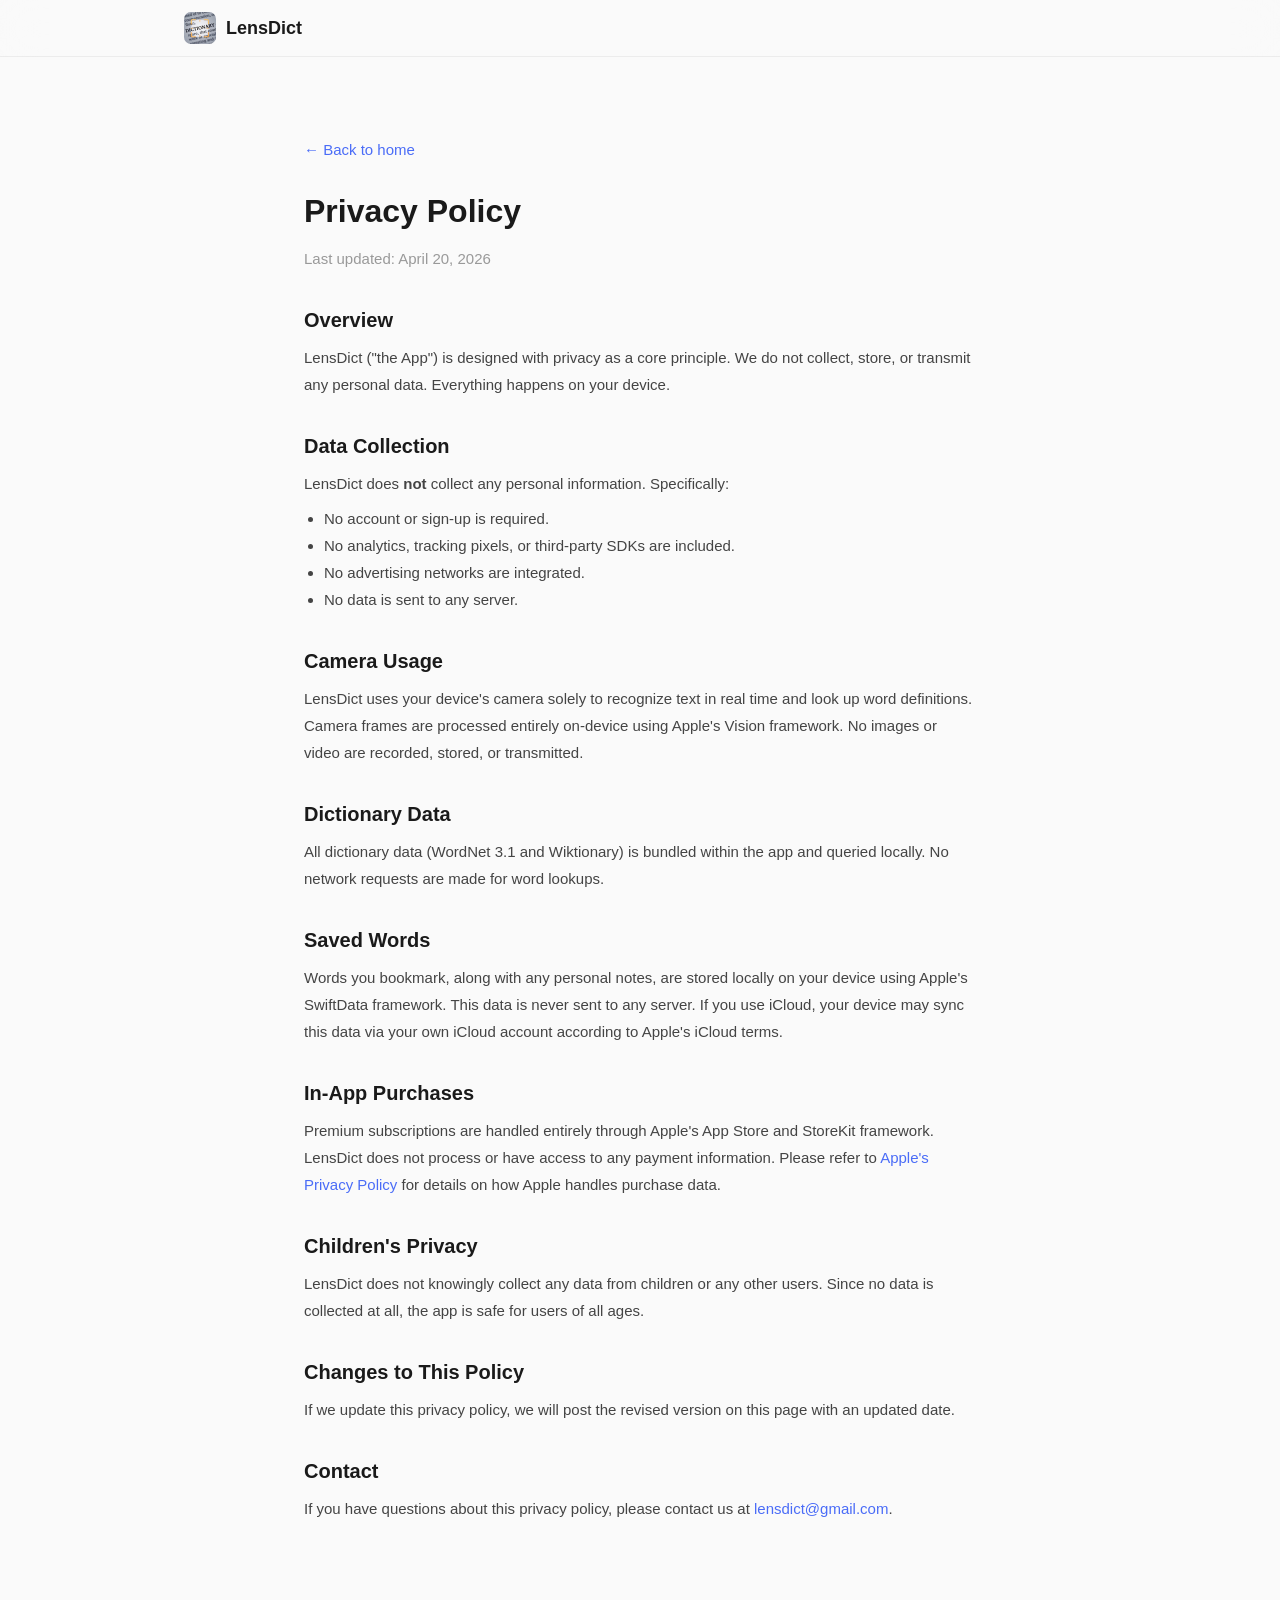
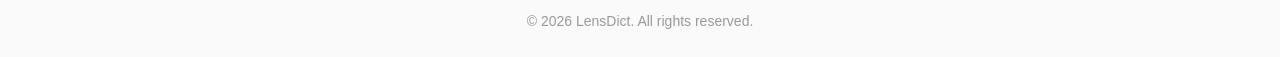
==== privacy.html @ 9b2139c9 "First commit" ====
<!DOCTYPE html>
<html lang="en">
<head>
    <meta charset="UTF-8">
    <meta name="viewport" content="width=device-width, initial-scale=1.0">
    <title>Privacy Policy — LensDict</title>
    <link rel="icon" type="image/png" href="images/icon.png">
    <link rel="stylesheet" href="css/style.css">
    <style>
        .policy { max-width: 720px; margin: 0 auto; padding: 80px 24px 64px; }
        .policy h1 { font-size: 32px; margin-bottom: 8px; }
        .policy .date { color: #999; margin-bottom: 32px; }
        .policy h2 { font-size: 20px; margin-top: 32px; margin-bottom: 8px; }
        .policy p, .policy li { font-size: 15px; color: #444; line-height: 1.8; }
        .policy ul { padding-left: 20px; margin: 8px 0; }
        .policy a { color: var(--color-accent); text-decoration: none; }
        .policy a:hover { text-decoration: underline; }
        .back { display: inline-block; margin-bottom: 24px; font-size: 15px; }
    </style>
</head>
<body>

<nav class="nav">
    <div class="nav-inner">
        <a href="index.html" class="nav-brand" style="text-decoration:none;color:inherit;">
            <img src="images/icon.png" alt="LensDict" class="nav-icon">
            <span>LensDict</span>
        </a>
    </div>
</nav>

<div class="policy">
    <a href="index.html" class="back">&larr; Back to home</a>
    <h1>Privacy Policy</h1>
    <p class="date">Last updated: April 20, 2026</p>

    <h2>Overview</h2>
    <p>LensDict ("the App") is designed with privacy as a core principle. We do not collect, store, or transmit any personal data. Everything happens on your device.</p>

    <h2>Data Collection</h2>
    <p>LensDict does <strong>not</strong> collect any personal information. Specifically:</p>
    <ul>
        <li>No account or sign-up is required.</li>
        <li>No analytics, tracking pixels, or third-party SDKs are included.</li>
        <li>No advertising networks are integrated.</li>
        <li>No data is sent to any server.</li>
    </ul>

    <h2>Camera Usage</h2>
    <p>LensDict uses your device's camera solely to recognize text in real time and look up word definitions. Camera frames are processed entirely on-device using Apple's Vision framework. No images or video are recorded, stored, or transmitted.</p>

    <h2>Dictionary Data</h2>
    <p>All dictionary data (WordNet 3.1 and Wiktionary) is bundled within the app and queried locally. No network requests are made for word lookups.</p>

    <h2>Saved Words</h2>
    <p>Words you bookmark, along with any personal notes, are stored locally on your device using Apple's SwiftData framework. This data is never sent to any server. If you use iCloud, your device may sync this data via your own iCloud account according to Apple's iCloud terms.</p>

    <h2>In-App Purchases</h2>
    <p>Premium subscriptions are handled entirely through Apple's App Store and StoreKit framework. LensDict does not process or have access to any payment information. Please refer to <a href="https://www.apple.com/legal/privacy/" rel="noopener">Apple's Privacy Policy</a> for details on how Apple handles purchase data.</p>

    <h2>Children's Privacy</h2>
    <p>LensDict does not knowingly collect any data from children or any other users. Since no data is collected at all, the app is safe for users of all ages.</p>

    <h2>Changes to This Policy</h2>
    <p>If we update this privacy policy, we will post the revised version on this page with an updated date.</p>

    <h2>Contact</h2>
    <p>If you have questions about this privacy policy, please contact us at <a href="mailto:lensdict@gmail.com">lensdict@gmail.com</a>.</p>
</div>

<footer class="footer">
    <div class="container">
        <p>&copy; 2026 LensDict. All rights reserved.</p>
    </div>
</footer>

</body>
</html>
---- css/style.css ----
/* === Reset & Base === */
*, *::before, *::after { box-sizing: border-box; margin: 0; padding: 0; }

:root {
    --color-bg: #fafafa;
    --color-surface: #ffffff;
    --color-text: #1a1a1a;
    --color-text-secondary: #555;
    --color-accent: #4a6cf7;
    --color-accent-dark: #3b5de7;
    --radius: 16px;
    --max-width: 960px;
}

html { scroll-behavior: smooth; }

body {
    font-family: -apple-system, BlinkMacSystemFont, "SF Pro Display", "Segoe UI", Roboto, Helvetica, Arial, sans-serif;
    background: var(--color-bg);
    color: var(--color-text);
    line-height: 1.6;
    -webkit-font-smoothing: antialiased;
}

.container {
    max-width: var(--max-width);
    margin: 0 auto;
    padding: 0 24px;
}

/* === Nav === */
.nav {
    position: sticky;
    top: 0;
    z-index: 100;
    background: rgba(250, 250, 250, 0.85);
    backdrop-filter: blur(20px);
    -webkit-backdrop-filter: blur(20px);
    border-bottom: 1px solid rgba(0,0,0,0.06);
}

.nav-inner {
    max-width: var(--max-width);
    margin: 0 auto;
    padding: 12px 24px;
    display: flex;
    align-items: center;
    justify-content: space-between;
}

.nav-brand {
    display: flex;
    align-items: center;
    gap: 10px;
    font-size: 18px;
    font-weight: 700;
}

.nav-icon {
    width: 32px;
    height: 32px;
    border-radius: 7px;
}

.lang-switcher {
    padding: 6px 12px;
    border: 1px solid #ddd;
    border-radius: 8px;
    background: var(--color-surface);
    font-size: 14px;
    color: var(--color-text);
    cursor: pointer;
    outline: none;
}

.lang-switcher:focus {
    border-color: var(--color-accent);
}

/* === Hero === */
.hero {
    text-align: center;
    padding: 80px 24px 48px;
}

.hero-icon {
    width: 120px;
    height: 120px;
    border-radius: 26px;
    box-shadow: 0 8px 32px rgba(0,0,0,0.12);
    margin-bottom: 24px;
}

.hero h1 {
    font-size: 32px;
    font-weight: 800;
    letter-spacing: -0.5px;
    margin-bottom: 8px;
}

.hero-subtitle {
    font-size: 20px;
    color: var(--color-text-secondary);
    margin-bottom: 16px;
}

.hero-promo {
    font-size: 16px;
    color: var(--color-text-secondary);
    max-width: 600px;
    margin: 0 auto 32px;
}

.app-store-badge svg {
    transition: transform 0.2s;
}

.app-store-badge:hover svg {
    transform: scale(1.05);
}

/* === Screenshots === */
.screenshots {
    padding: 24px 0 48px;
    overflow: hidden;
}

.screenshots .container {
    max-width: 100%;
    padding: 0;
}

.screenshots-track {
    display: flex;
    gap: 16px;
    overflow-x: auto;
    scroll-snap-type: x mandatory;
    -webkit-overflow-scrolling: touch;
    padding: 8px 24px 24px;
    scrollbar-width: none;
}

.screenshots-track::-webkit-scrollbar { display: none; }

.screenshots-track img {
    flex-shrink: 0;
    height: 480px;
    border-radius: 20px;
    scroll-snap-align: center;
    box-shadow: 0 4px 20px rgba(0,0,0,0.1);
    object-fit: contain;
}

/* === Features === */
.features {
    padding: 32px 0 64px;
}

.features .container {
    display: grid;
    grid-template-columns: 1fr 1fr;
    gap: 24px;
}

.feature-card {
    background: var(--color-surface);
    border-radius: var(--radius);
    padding: 32px;
    box-shadow: 0 1px 4px rgba(0,0,0,0.04);
    border: 1px solid rgba(0,0,0,0.04);
}

.feature-icon {
    font-size: 32px;
    margin-bottom: 12px;
}

.feature-card h2 {
    font-size: 20px;
    font-weight: 700;
    margin-bottom: 12px;
}

.feature-card p,
.feature-card li {
    font-size: 15px;
    color: var(--color-text-secondary);
    line-height: 1.7;
}

.feature-card ul {
    list-style: none;
    padding: 0;
}

.feature-card li {
    padding-left: 20px;
    position: relative;
    margin-bottom: 6px;
}

.feature-card li::before {
    content: "•";
    position: absolute;
    left: 4px;
    color: var(--color-accent);
    font-weight: 700;
}

/* === Support === */
.support {
    text-align: center;
    padding: 64px 24px;
    background: var(--color-surface);
    border-top: 1px solid rgba(0,0,0,0.04);
}

.support h2 {
    font-size: 28px;
    font-weight: 800;
    margin-bottom: 12px;
}

.support p {
    font-size: 16px;
    color: var(--color-text-secondary);
    margin-bottom: 16px;
}

.support-email {
    display: inline-block;
    font-size: 20px;
    font-weight: 600;
    color: var(--color-accent);
    text-decoration: none;
    padding: 12px 32px;
    border: 2px solid var(--color-accent);
    border-radius: 12px;
    transition: all 0.2s;
}

.support-email:hover {
    background: var(--color-accent);
    color: #fff;
}

.support-links {
    margin-top: 20px;
}

.support-links a {
    color: var(--color-accent);
    text-decoration: none;
    font-size: 15px;
}

.support-links a:hover {
    text-decoration: underline;
}

/* === Footer === */
.footer {
    text-align: center;
    padding: 24px;
    font-size: 14px;
    color: #999;
}

/* === Responsive === */
@media (max-width: 680px) {
    .hero { padding: 56px 24px 32px; }
    .hero h1 { font-size: 26px; }
    .hero-subtitle { font-size: 17px; }
    .hero-icon { width: 96px; height: 96px; border-radius: 22px; }

    .screenshots-track img { height: 380px; border-radius: 16px; }

    .features .container {
        grid-template-columns: 1fr;
        gap: 16px;
    }

    .feature-card { padding: 24px; }
    .support h2 { font-size: 24px; }
}
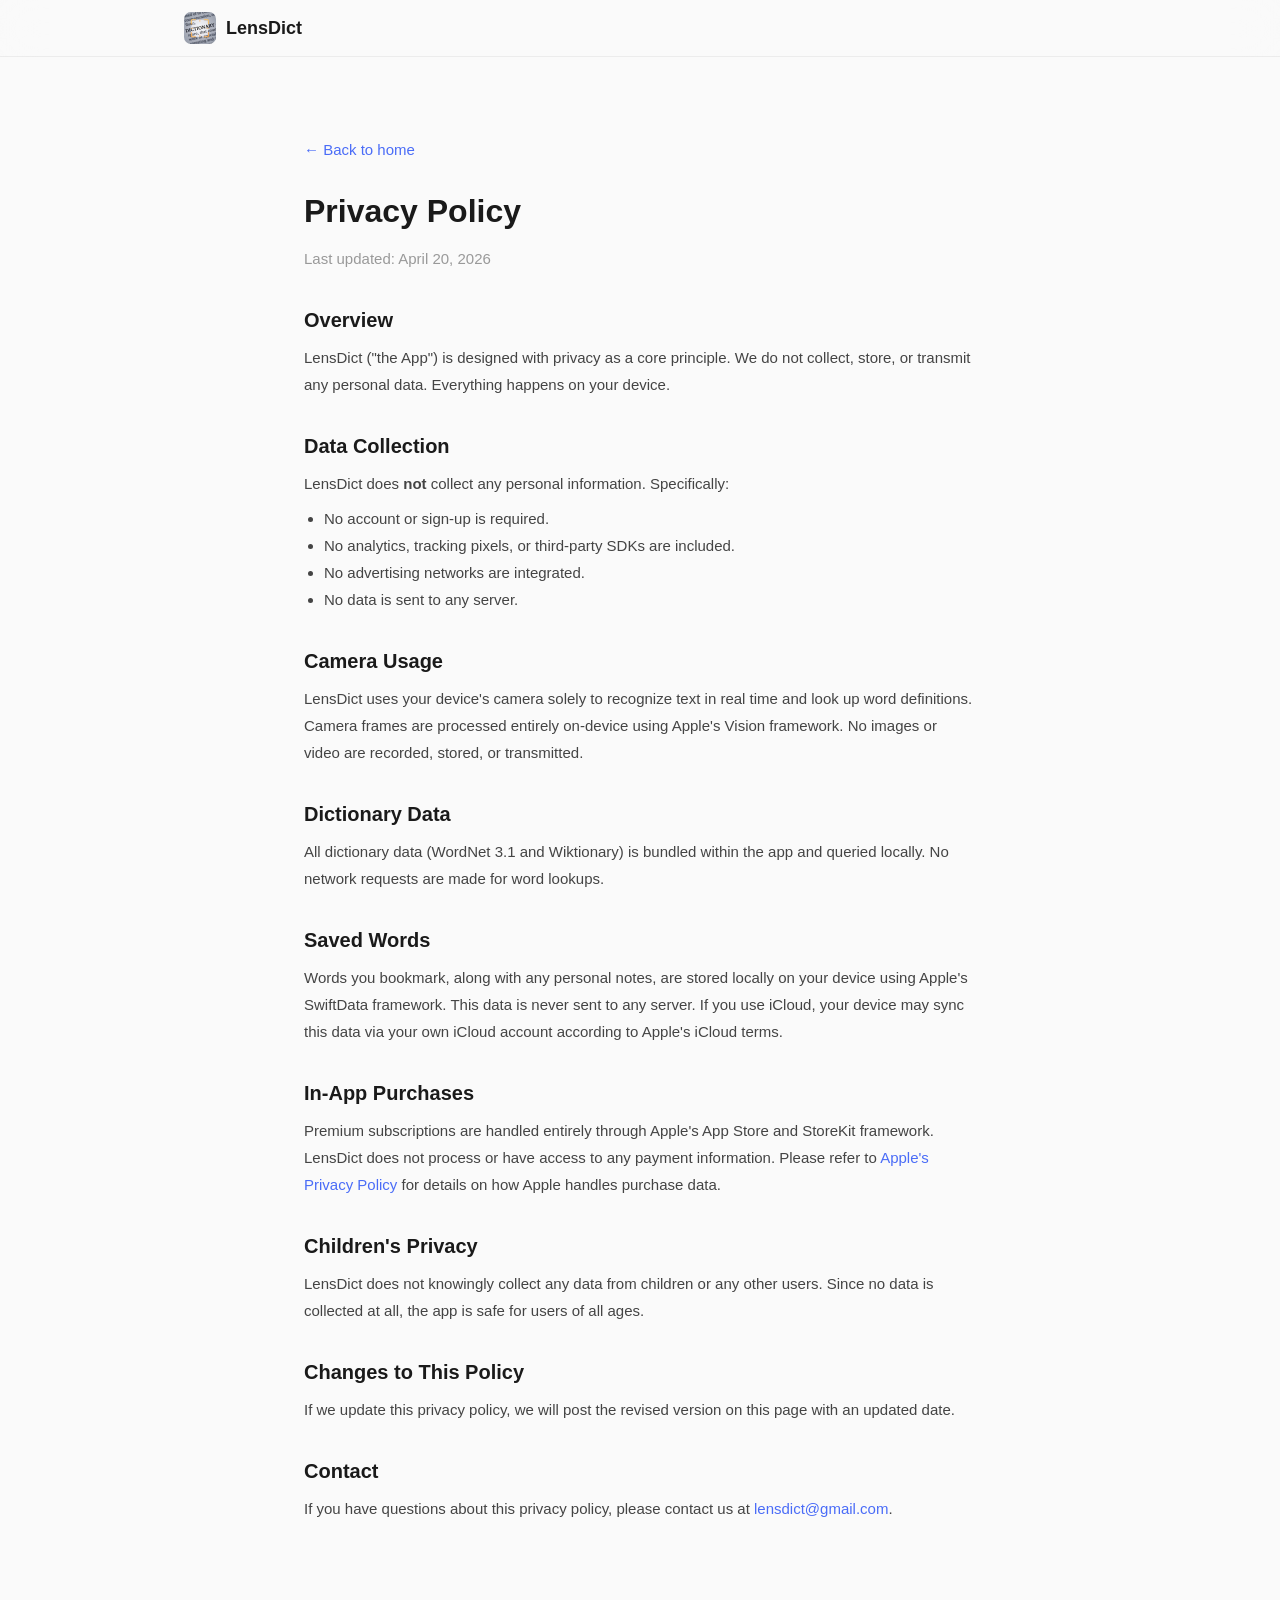
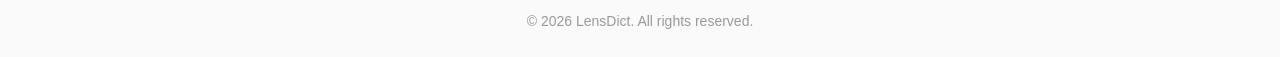
==== commit 37be2014: "Compress screenshot images." ====
--- a/privacy.html
+++ b/privacy.html
@@ -4,7 +4,7 @@
     <meta charset="UTF-8">
     <meta name="viewport" content="width=device-width, initial-scale=1.0">
     <title>Privacy Policy — LensDict</title>
-    <link rel="icon" type="image/png" href="images/icon.png">
+    <link rel="icon" type="image/png" href="images/icon-web.png">
     <link rel="stylesheet" href="css/style.css">
     <style>
         .policy { max-width: 720px; margin: 0 auto; padding: 80px 24px 64px; }
@@ -23,7 +23,7 @@
 <nav class="nav">
     <div class="nav-inner">
         <a href="index.html" class="nav-brand" style="text-decoration:none;color:inherit;">
-            <img src="images/icon.png" alt="LensDict" class="nav-icon">
+            <img src="images/icon-web.png" alt="LensDict" class="nav-icon">
             <span>LensDict</span>
         </a>
     </div>
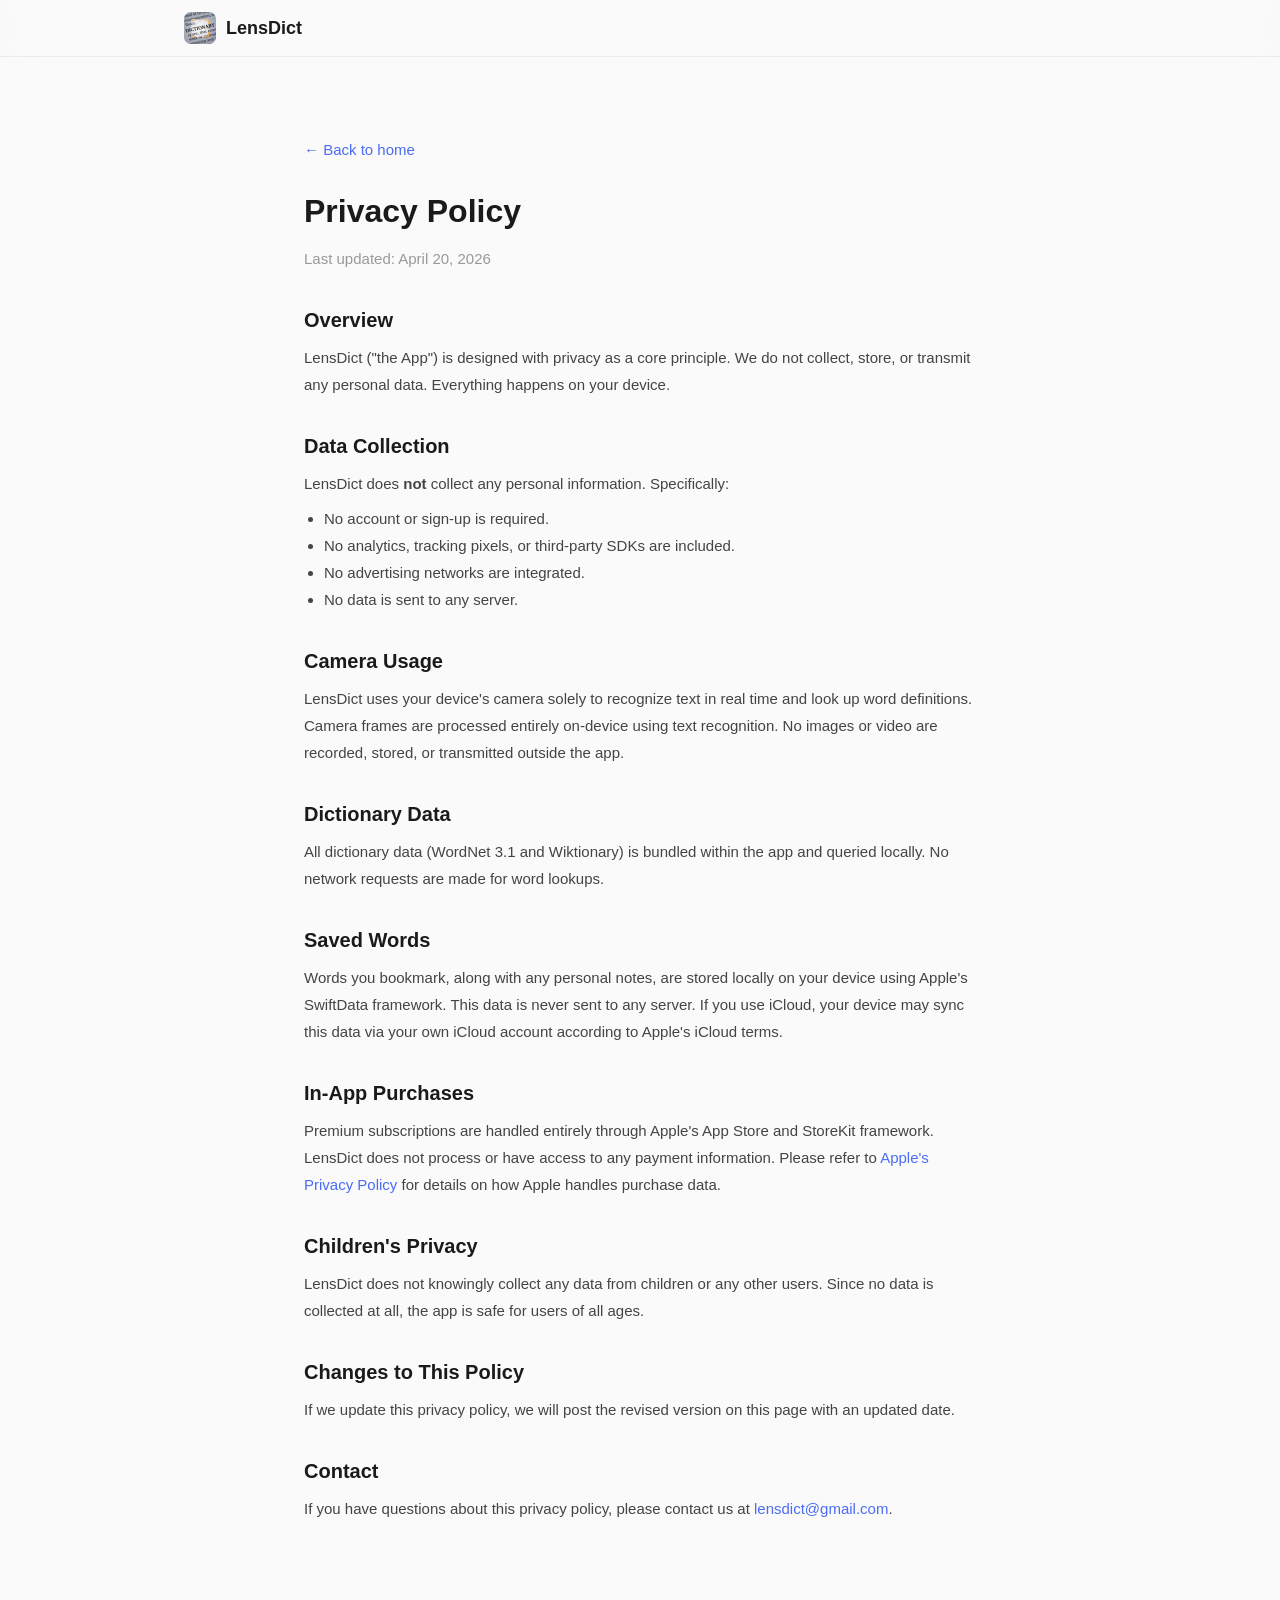
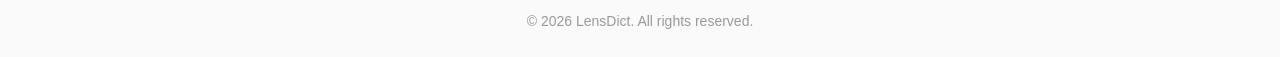
==== commit 0166180e: "Clearify camera usage in privacy.html" ====
--- a/privacy.html
+++ b/privacy.html
@@ -47,7 +47,7 @@
     </ul>
 
     <h2>Camera Usage</h2>
-    <p>LensDict uses your device's camera solely to recognize text in real time and look up word definitions. Camera frames are processed entirely on-device using Apple's Vision framework. No images or video are recorded, stored, or transmitted.</p>
+    <p>LensDict uses your device's camera solely to recognize text in real time and look up word definitions. Camera frames are processed entirely on-device using text recognition. No images or video are recorded, stored, or transmitted outside the app.</p>
 
     <h2>Dictionary Data</h2>
     <p>All dictionary data (WordNet 3.1 and Wiktionary) is bundled within the app and queried locally. No network requests are made for word lookups.</p>
